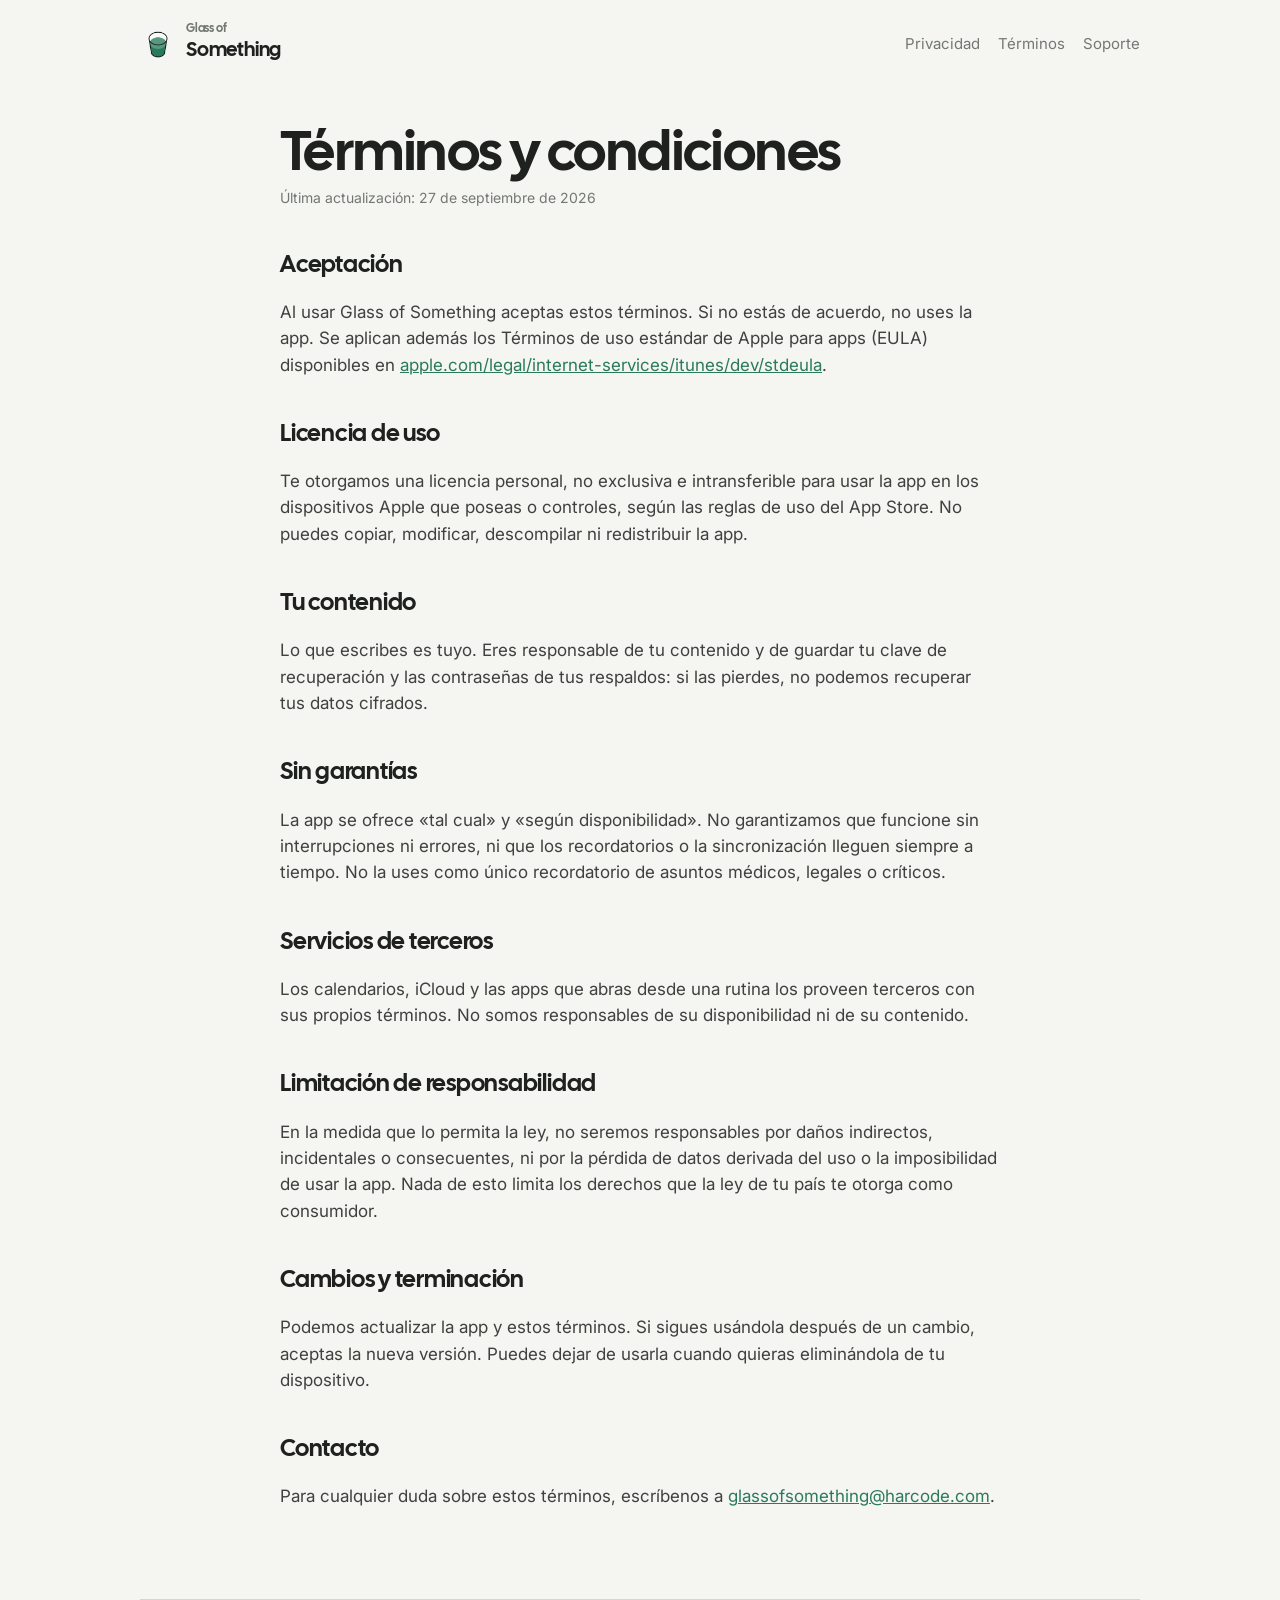
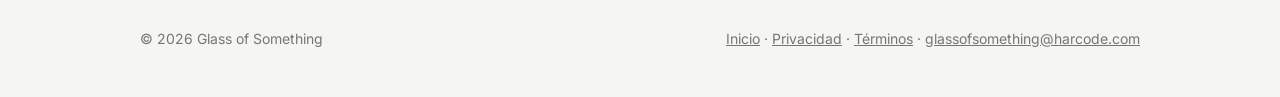
==== terms/index.html @ 13a32fc5 "Glass of Something site: landing, privacy, terms, support" ====
<!doctype html>
<html lang="es">
<head>
  <meta charset="utf-8">
  <meta name="viewport" content="width=device-width, initial-scale=1">
  <title>Términos y condiciones — Glass of Something</title>
  <link rel="canonical" href="https://glassofsomething.harcode.com/terms/">
  <link rel="icon" href="/assets/icon.png">
  <link rel="preconnect" href="https://fonts.googleapis.com">
  <link rel="preconnect" href="https://fonts.gstatic.com" crossorigin>
  <link href="https://fonts.googleapis.com/css2?family=Cal+Sans&family=Inter:wght@400;600&display=swap" rel="stylesheet">
  <link rel="stylesheet" href="/style.css">
</head>
<body>
  <!-- Generated by scripts/build-legal-pages.py from LegalViews.swift. Edit the Swift file, then rerun. -->
  <div class="wrap">
    <header class="nav">
      <a class="brand" href="/"><img src="/assets/icon.png" alt=""><span><small>Glass of</small>Something</span></a>
      <nav class="links"><a href="/privacy/">Privacidad</a><a href="/terms/">Términos</a><a href="/support/">Soporte</a></nav>
    </header>
    <article class="doc">
      <h1>Términos y condiciones</h1>
      <p class="updated">Última actualización: 27 de septiembre de 2026</p>
<h2>Aceptación</h2>
<p>Al usar Glass of Something aceptas estos términos. Si no estás de acuerdo, no uses la app. Se aplican además los Términos de uso estándar de Apple para apps (EULA) disponibles en <a href="https://www.apple.com/legal/internet-services/itunes/dev/stdeula">apple.com/legal/internet-services/itunes/dev/stdeula</a>.</p>
<h2>Licencia de uso</h2>
<p>Te otorgamos una licencia personal, no exclusiva e intransferible para usar la app en los dispositivos Apple que poseas o controles, según las reglas de uso del App Store. No puedes copiar, modificar, descompilar ni redistribuir la app.</p>
<h2>Tu contenido</h2>
<p>Lo que escribes es tuyo. Eres responsable de tu contenido y de guardar tu clave de recuperación y las contraseñas de tus respaldos: si las pierdes, no podemos recuperar tus datos cifrados.</p>
<h2>Sin garantías</h2>
<p>La app se ofrece «tal cual» y «según disponibilidad». No garantizamos que funcione sin interrupciones ni errores, ni que los recordatorios o la sincronización lleguen siempre a tiempo. No la uses como único recordatorio de asuntos médicos, legales o críticos.</p>
<h2>Servicios de terceros</h2>
<p>Los calendarios, iCloud y las apps que abras desde una rutina los proveen terceros con sus propios términos. No somos responsables de su disponibilidad ni de su contenido.</p>
<h2>Limitación de responsabilidad</h2>
<p>En la medida que lo permita la ley, no seremos responsables por daños indirectos, incidentales o consecuentes, ni por la pérdida de datos derivada del uso o la imposibilidad de usar la app. Nada de esto limita los derechos que la ley de tu país te otorga como consumidor.</p>
<h2>Cambios y terminación</h2>
<p>Podemos actualizar la app y estos términos. Si sigues usándola después de un cambio, aceptas la nueva versión. Puedes dejar de usarla cuando quieras eliminándola de tu dispositivo.</p>
<h2>Contacto</h2>
<p>Para cualquier duda sobre estos términos, escríbenos a <a href="mailto:glassofsomething@harcode.com">glassofsomething@harcode.com</a>.</p>
    </article>
    <footer>
      <div class="row">
        <span>© 2026 Glass of Something</span>
        <span><a href="/">Inicio</a> · <a href="/privacy/">Privacidad</a> · <a href="/terms/">Términos</a> · <a href="mailto:glassofsomething@harcode.com">glassofsomething@harcode.com</a></span>
      </div>
    </footer>
  </div>
</body>
</html>
---- style.css ----
:root {
  --bg: #F5F5F2; --surface: #FFFFFF; --ink: #1F211F; --on-ink: #FFFFFF;
  --muted: #737873; --green: #2B7A5C; --mint: #DDEDDD; --lime: #A6CF4A;
  --radius: 28px;
}
@media (prefers-color-scheme: dark) {
  :root { --bg: #151816; --surface: #242824; --ink: #F4F6F2; --on-ink: #182018;
          --muted: #AAB5AB; --green: #91D5A8; --mint: #294332; }
}
* { box-sizing: border-box; }
html { -webkit-text-size-adjust: 100%; }
body {
  margin: 0; background: var(--bg); color: var(--ink);
  font: 17px/1.55 "Inter", system-ui, -apple-system, sans-serif;
}
h1, h2, h3, .brand { font-family: "Cal Sans", "Inter", system-ui, sans-serif; font-weight: 400; letter-spacing: -0.01em; }
a { color: var(--green); }
.wrap { max-width: 1040px; margin: 0 auto; padding: 0 20px; }

header.nav { display: flex; align-items: center; justify-content: space-between; padding: 22px 0; }
.brand { display: flex; align-items: center; gap: 10px; text-decoration: none; color: var(--ink); font-size: 20px; }
.brand img { width: 36px; height: 36px; border-radius: 9px; }
.brand small { display: block; font-size: 12px; color: var(--muted); line-height: 1; }
nav.links { display: flex; gap: 18px; font-size: 15px; }
nav.links a { color: var(--muted); text-decoration: none; }
nav.links a:hover { color: var(--ink); }

.hero { display: grid; grid-template-columns: 1.2fr 1fr; gap: 40px; align-items: center; padding: 48px 0 72px; }
.hero h1 { font-size: clamp(44px, 8vw, 80px); line-height: 0.98; margin: 0 0 18px; }
.hero p.lead { font-size: 20px; color: var(--muted); margin: 0 0 28px; max-width: 30ch; }
.cta { display: inline-flex; align-items: center; gap: 10px; background: var(--ink); color: var(--on-ink);
       text-decoration: none; padding: 15px 26px; border-radius: 999px; font-weight: 600; }
.cta-note { display: block; margin-top: 12px; font-size: 14px; color: var(--muted); }
.glass-card { background: var(--surface); border-radius: 40px; padding: 48px 24px; display: grid; place-items: center; }
.glass-card svg { width: min(220px, 60%); height: auto; }

.features { display: grid; grid-template-columns: repeat(3, 1fr); gap: 16px; padding-bottom: 72px; }
.feature { background: var(--surface); border-radius: var(--radius); padding: 26px; }
.feature .icon { width: 44px; height: 44px; border-radius: 14px; background: var(--mint); color: var(--green);
                 display: grid; place-items: center; font-size: 22px; margin-bottom: 14px; }
.feature h3 { font-size: 22px; margin: 0 0 6px; }
.feature p { margin: 0; color: var(--muted); font-size: 15px; }

.privacy-band { background: var(--ink); color: var(--on-ink); border-radius: 40px; padding: 48px 36px; margin-bottom: 72px; }
.privacy-band h2 { font-size: clamp(30px, 5vw, 44px); margin: 0 0 12px; }
.privacy-band p { margin: 0; opacity: 0.8; max-width: 60ch; }

footer { border-top: 1px solid color-mix(in srgb, var(--muted) 25%, transparent); padding: 28px 0 48px; color: var(--muted); font-size: 14px; }
footer .row { display: flex; flex-wrap: wrap; gap: 12px 22px; justify-content: space-between; }
footer a { color: var(--muted); }

/* Legal pages */
.doc { max-width: 720px; margin: 0 auto; padding: 24px 0 72px; }
.doc h1 { font-size: clamp(36px, 7vw, 56px); line-height: 1; margin: 12px 0 8px; }
.doc .updated { color: var(--muted); font-size: 14px; margin: 0 0 32px; }
.doc h2 { font-size: 24px; margin: 36px 0 8px; }
.doc p, .doc li { color: color-mix(in srgb, var(--ink) 85%, transparent); }
.doc .summary { background: var(--surface); border-radius: 22px; padding: 20px 22px; }

@media (max-width: 760px) {
  .hero { grid-template-columns: 1fr; padding-top: 24px; }
  .features { grid-template-columns: 1fr; }
  nav.links { gap: 12px; font-size: 14px; }
  .privacy-band { padding: 36px 24px; }
}
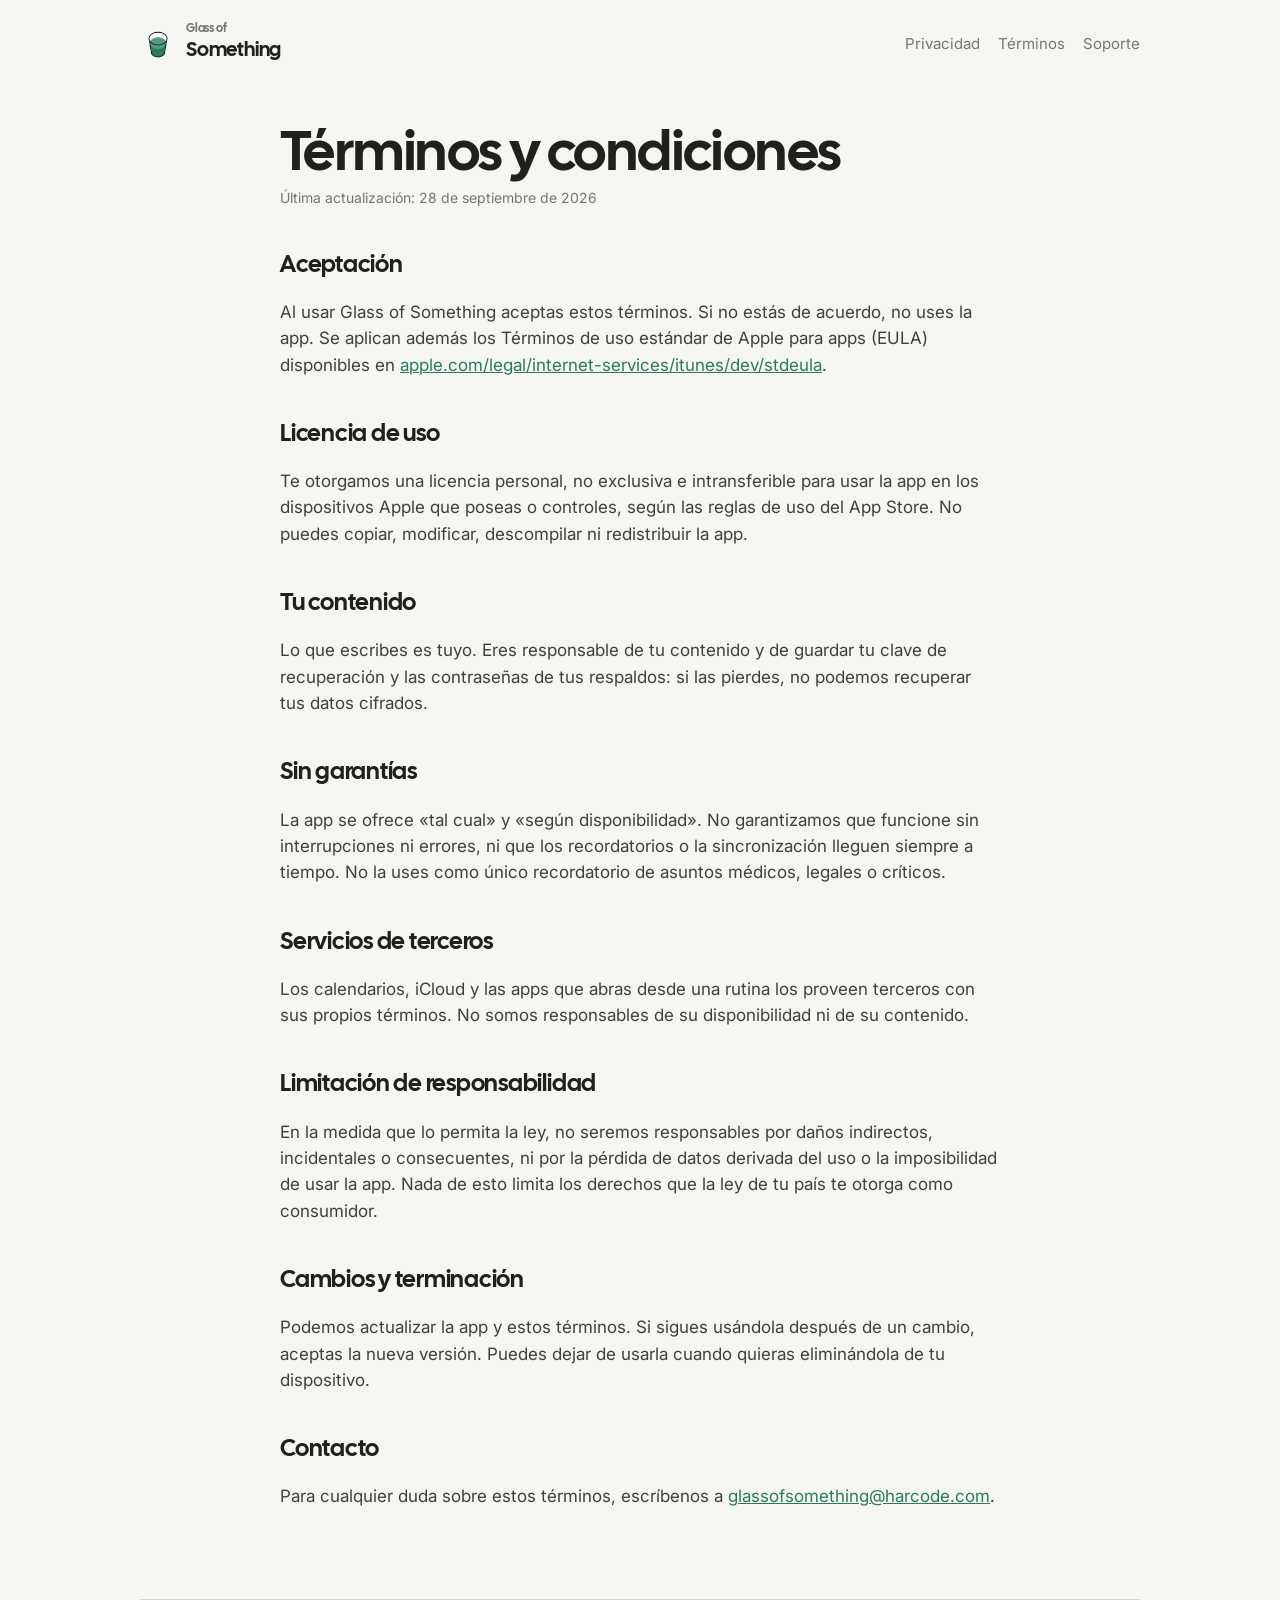
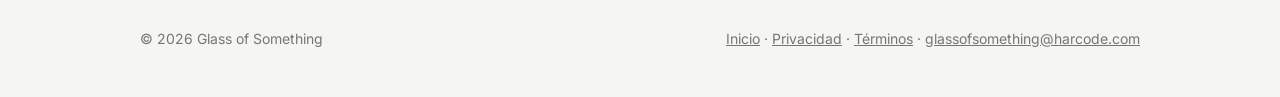
==== commit e4eec02b: "Sync privacy and terms pages (28 Sep 2026) Co-Authored-By: Claude Opus 5.5 <noreply@anthropic.com>" ====
--- a/terms/index.html
+++ b/terms/index.html
@@ -20,7 +20,7 @@
     </header>
     <article class="doc">
       <h1>Términos y condiciones</h1>
-      <p class="updated">Última actualización: 27 de septiembre de 2026</p>
+      <p class="updated">Última actualización: 28 de septiembre de 2026</p>
 <h2>Aceptación</h2>
 <p>Al usar Glass of Something aceptas estos términos. Si no estás de acuerdo, no uses la app. Se aplican además los Términos de uso estándar de Apple para apps (EULA) disponibles en <a href="https://www.apple.com/legal/internet-services/itunes/dev/stdeula">apple.com/legal/internet-services/itunes/dev/stdeula</a>.</p>
 <h2>Licencia de uso</h2>
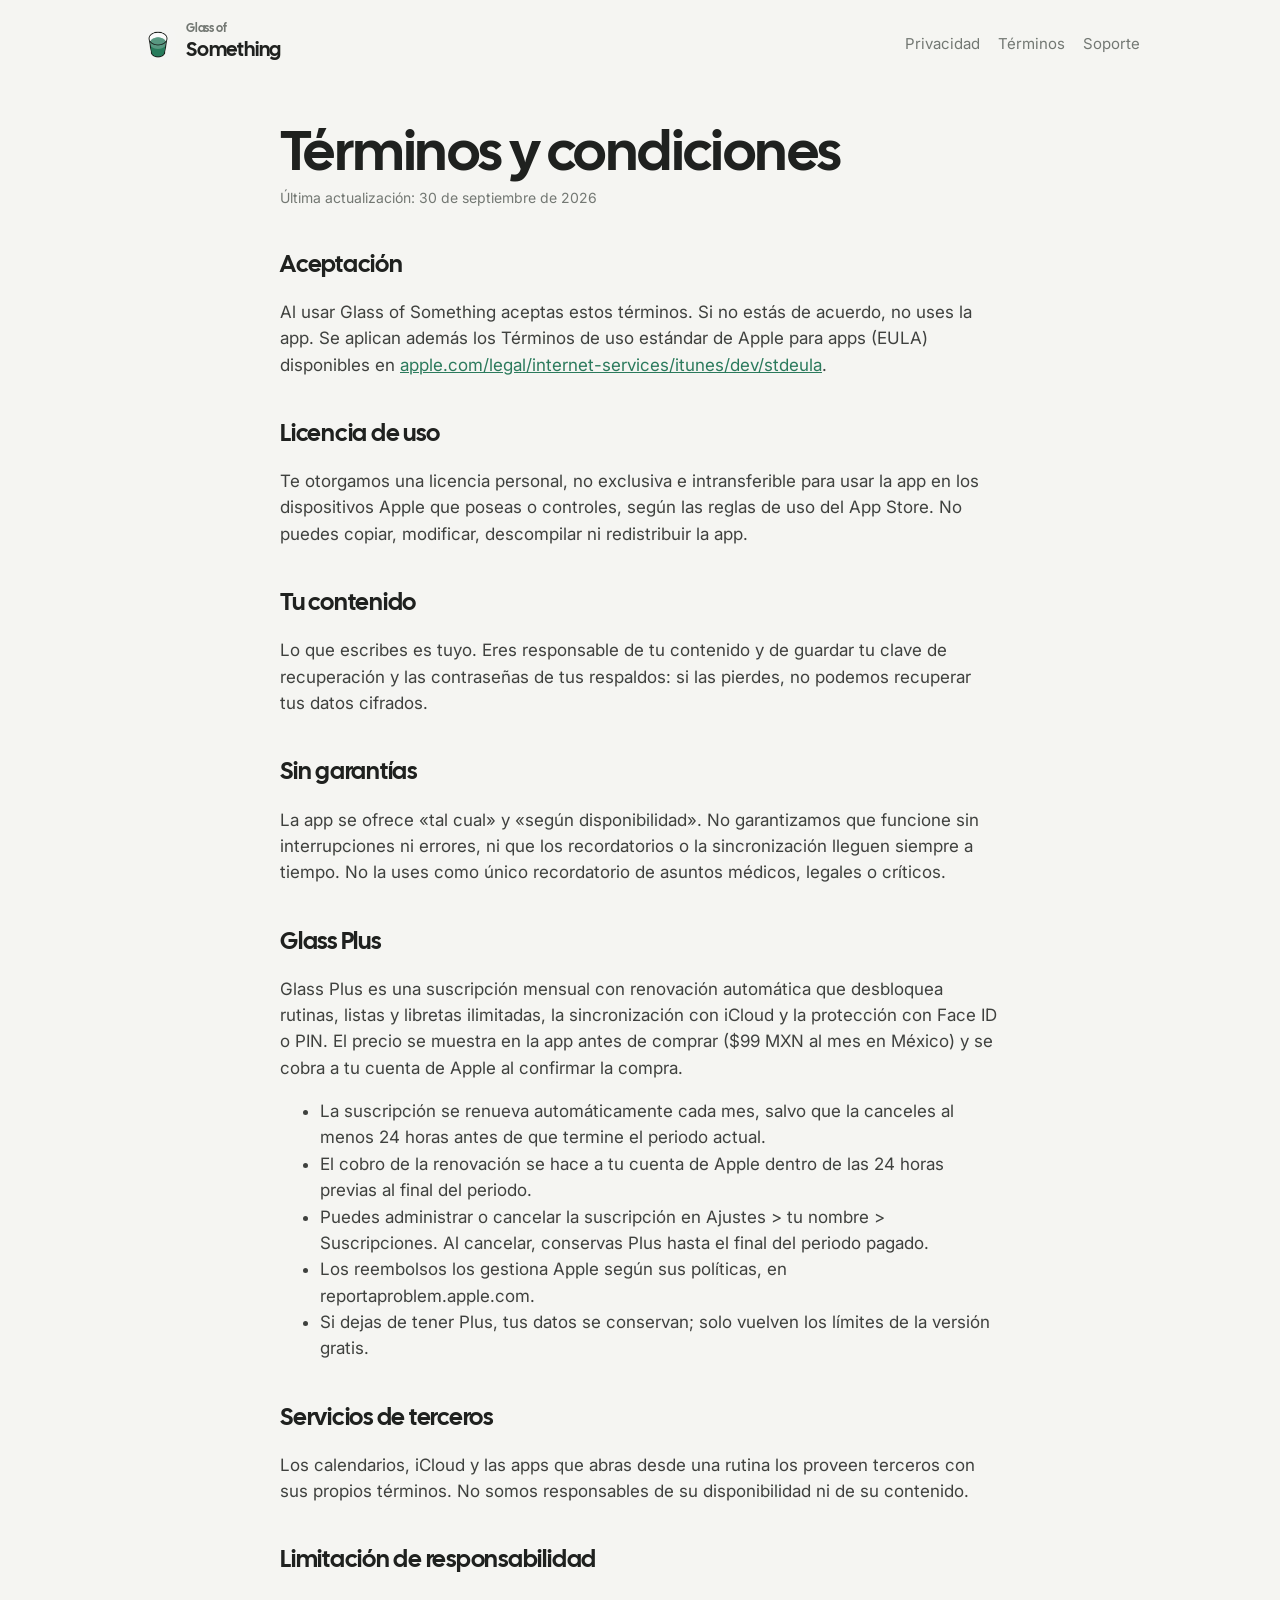
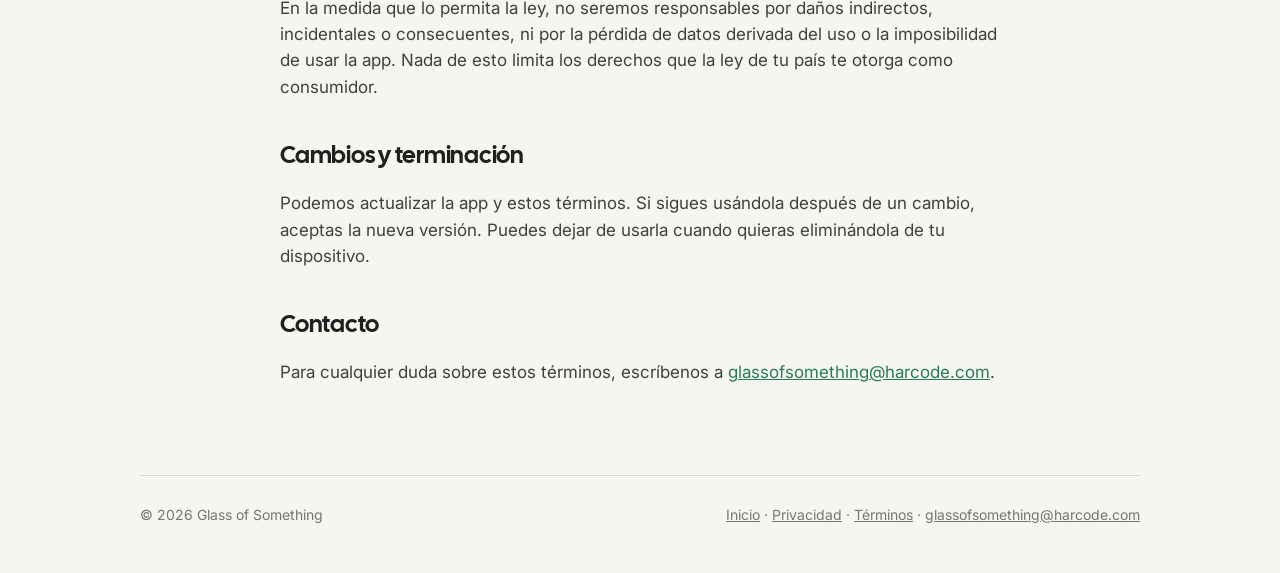
==== commit aaac23cc: "Terms: Glass Plus subscription and auto-renewal (30 Sep 2026) Co-Authored-By: Claude Opus 5.5 <norep" ====
--- a/terms/index.html
+++ b/terms/index.html
@@ -20,7 +20,7 @@
     </header>
     <article class="doc">
       <h1>Términos y condiciones</h1>
-      <p class="updated">Última actualización: 28 de septiembre de 2026</p>
+      <p class="updated">Última actualización: 30 de septiembre de 2026</p>
 <h2>Aceptación</h2>
 <p>Al usar Glass of Something aceptas estos términos. Si no estás de acuerdo, no uses la app. Se aplican además los Términos de uso estándar de Apple para apps (EULA) disponibles en <a href="https://www.apple.com/legal/internet-services/itunes/dev/stdeula">apple.com/legal/internet-services/itunes/dev/stdeula</a>.</p>
 <h2>Licencia de uso</h2>
@@ -29,6 +29,9 @@
 <p>Lo que escribes es tuyo. Eres responsable de tu contenido y de guardar tu clave de recuperación y las contraseñas de tus respaldos: si las pierdes, no podemos recuperar tus datos cifrados.</p>
 <h2>Sin garantías</h2>
 <p>La app se ofrece «tal cual» y «según disponibilidad». No garantizamos que funcione sin interrupciones ni errores, ni que los recordatorios o la sincronización lleguen siempre a tiempo. No la uses como único recordatorio de asuntos médicos, legales o críticos.</p>
+<h2>Glass Plus</h2>
+<p>Glass Plus es una suscripción mensual con renovación automática que desbloquea rutinas, listas y libretas ilimitadas, la sincronización con iCloud y la protección con Face ID o PIN. El precio se muestra en la app antes de comprar ($99 MXN al mes en México) y se cobra a tu cuenta de Apple al confirmar la compra.</p>
+<ul><li>La suscripción se renueva automáticamente cada mes, salvo que la canceles al menos 24 horas antes de que termine el periodo actual.</li><li>El cobro de la renovación se hace a tu cuenta de Apple dentro de las 24 horas previas al final del periodo.</li><li>Puedes administrar o cancelar la suscripción en Ajustes &gt; tu nombre &gt; Suscripciones. Al cancelar, conservas Plus hasta el final del periodo pagado.</li><li>Los reembolsos los gestiona Apple según sus políticas, en reportaproblem.apple.com.</li><li>Si dejas de tener Plus, tus datos se conservan; solo vuelven los límites de la versión gratis.</li></ul>
 <h2>Servicios de terceros</h2>
 <p>Los calendarios, iCloud y las apps que abras desde una rutina los proveen terceros con sus propios términos. No somos responsables de su disponibilidad ni de su contenido.</p>
 <h2>Limitación de responsabilidad</h2>
